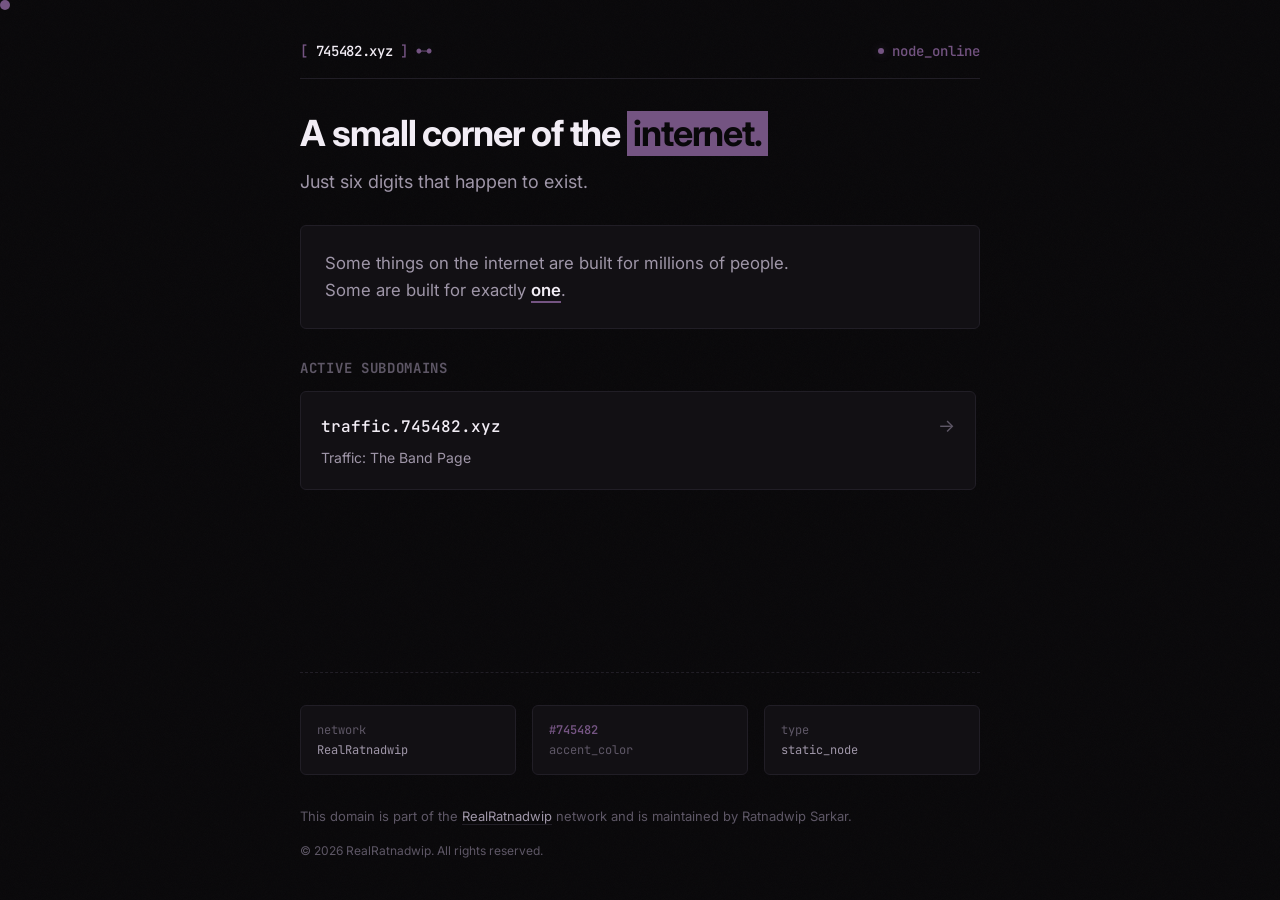
==== index.html @ 957354b4 "Initial commit: 745482.xyz landing page Add minimal, responsive landing page with vanilla HTML/CSS. " ====
<!DOCTYPE html>
<html lang="en">

<head>
    <meta charset="UTF-8">
    <meta name="viewport" content="width=device-width, initial-scale=1.0">
    <title>A small corner of the internet</title>

    <!-- SEO Meta Tags -->
    <meta name="description"
        content="745482.xyz - Just six digits that happen to exist. A minimal, static corner of the internet maintained by Ratnadwip Sarkar.">
    <meta name="robots" content="index, follow">

    <!-- Open Graph / Facebook -->
    <meta property="og:type" content="website">
    <meta property="og:url" content="https://745482.xyz/">
    <meta property="og:title" content="A small corner of the internet">
    <meta property="og:description" content="Just six digits that happen to exist. Part of the RealRatnadwip network.">
    <meta property="og:image" content="https://745482.xyz/og-image.png">
    <meta property="og:image:type" content="image/png">
    <meta property="og:image:width" content="1200">
    <meta property="og:image:height" content="630">
    <meta property="og:site_name" content="745482.xyz">

    <!-- Twitter -->
    <meta property="twitter:card" content="summary_large_image">
    <meta property="twitter:url" content="https://745482.xyz/">
    <meta property="twitter:title" content="745482.xyz - A small corner of the internet">
    <meta property="twitter:description"
        content="Just six digits that happen to exist. Part of the RealRatnadwip network.">
    <meta property="twitter:image" content="https://745482.xyz/og-image.png">

    <!-- Fonts -->
    <link rel="preconnect" href="https://fonts.googleapis.com">
    <link rel="preconnect" href="https://fonts.gstatic.com" crossorigin>
    <link
        href="https://fonts.googleapis.com/css2?family=Inter:wght@300;400;500;600;700&family=JetBrains+Mono:wght@400;500;600&display=swap"
        rel="stylesheet">

    <!-- Favicon -->
    <link rel="icon" type="image/svg+xml" href="./favicon.svg?v=2">

    <!-- Stylesheet -->
    <link rel="stylesheet" href="style.css">
</head>

<body>
    <!-- Ambient Background Orbs -->
    <div class="ambient" aria-hidden="true">
        <div class="orb"></div>
        <div class="orb"></div>
        <div class="orb"></div>
    </div>

    <!-- Grain texture overlay -->
    <div class="grain" aria-hidden="true"></div>

    <div class="container">
        <!-- Header -->
        <header class="site-header">
            <div class="logo">
                <span class="logo-accent">[</span>745482.xyz<span class="logo-accent">]</span>
                <img src="./favicon.svg" class="header-favicon" alt="" aria-hidden="true">
            </div>
            <div class="status-indicator">
                <span class="status-dot"></span>
                <span class="status-text">node_online</span>
            </div>
        </header>

        <!-- Main Content -->
        <main class="site-main">
            <!-- Hero Section -->
            <section class="hero-section">
                <h1 class="hero-title">A small corner of the <span class="highlight-block">internet.</span></h1>
                <p class="hero-subtitle">Just six digits that happen to exist.</p>
            </section>

            <!-- Philosophy Quote / Statement -->
            <section class="philosophy-section">
                <div class="quote-card">
                    <p class="quote-text">
                        Some things on the internet are built for millions of people. <br>
                        Some are built for exactly <span class="highlight-accent">one</span>.
                    </p>
                </div>
            </section>

            <!-- Subdomains / Network Links -->
            <section class="subdomains-section">
                <h2 class="section-title">Active Subdomains</h2>
                <div class="subdomain-grid">
                    <a href="https://traffic.745482.xyz" class="subdomain-card" target="_blank" rel="noopener">
                        <div class="card-header">
                            <span class="subdomain-url">traffic.745482.xyz</span>
                            <span class="arrow-icon">→</span>
                        </div>
                        <p class="subdomain-desc">Traffic: The Band Page</p>
                    </a>
                </div>
            </section>

            <!-- Node Metadata -->
            <section class="metadata-section">
                <div class="metadata-grid">
                    <button class="metadata-item" id="meta-btn-network" type="button" aria-label="Route analysis">
                        <span class="meta-label">network</span>
                        <span class="meta-value">RealRatnadwip</span>
                    </button>
                    <button class="metadata-item" id="meta-btn-color" type="button" aria-label="Accent color telemetry">
                        <span class="meta-value-colored">#745482</span>
                        <span class="meta-label">accent_color</span>
                    </button>
                    <button class="metadata-item" id="meta-btn-type" type="button" aria-label="Node diagnostics">
                        <span class="meta-label">type</span>
                        <span class="meta-value">static_node</span>
                    </button>
                </div>

                <!-- Interactive Terminal Console -->
                <div class="meta-console" id="meta-console" aria-live="polite">
                    <div class="console-header">
                        <span class="console-title" id="console-title">system_diagnostics.sh</span>
                        <button class="console-close" id="console-close-btn" type="button"
                            aria-label="Close terminal">&times;</button>
                    </div>
                    <div class="console-body" id="console-body">
                        <!-- Dynamic content output -->
                    </div>
                </div>
            </section>
        </main>

        <!-- Footer -->
        <footer class="site-footer">
            <p>This domain is part of the <a href="https://ratnadwip.com" class="footer-link" target="_blank"
                    rel="noopener">RealRatnadwip</a> network and is maintained by Ratnadwip Sarkar.</p>
            <p class="copyright">&copy; <span id="current-year">2026</span> RealRatnadwip. All rights reserved.</p>
        </footer>
    </div>

    <!-- Cursor Follower -->
    <div class="cursor-follower" id="cursor-follower"></div>

    <!-- Site Logic -->
    <script>
        document.addEventListener('DOMContentLoaded', () => {
            // Update footer copyright year dynamically
            const yearEl = document.getElementById('current-year');
            if (yearEl) {
                yearEl.textContent = new Date().getFullYear();
            }

            // Cursor Follower Logic
            const follower = document.getElementById('cursor-follower');
            if (follower) {
                window.addEventListener('mousemove', (e) => {
                    follower.style.transform = `translate3d(${e.clientX}px, ${e.clientY}px, 0) translate3d(-50%, -50%, 0)`;
                });
            }

            // Dynamically fetch and render subdomains from subdomain.md
            fetch('./subdomain.md')
                .then(response => {
                    if (!response.ok) {
                        throw new Error(`HTTP error! status: ${response.status}`);
                    }
                    return response.text();
                })
                .then(data => {
                    const lines = data.split(/\r?\n/);
                    const subdomains = [];

                    lines.forEach(line => {
                        const trimmed = line.trim();
                        if (!trimmed) return;

                        // Subdomain lines must have the format: host - description
                        const separatorIndex = trimmed.indexOf(' - ');
                        if (separatorIndex !== -1) {
                            const host = trimmed.substring(0, separatorIndex).trim();
                            const desc = trimmed.substring(separatorIndex + 3).trim();
                            if (host && desc) {
                                subdomains.push({ host, desc });
                            }
                        }
                    });

                    if (subdomains.length > 0) {
                        const grid = document.querySelector('.subdomain-grid');
                        if (grid) {
                            grid.innerHTML = ''; // Clear fallback
                            subdomains.forEach(sub => {
                                const card = document.createElement('a');
                                card.href = `https://${sub.host}`;
                                card.className = 'subdomain-card';
                                card.target = '_blank';
                                card.rel = 'noopener';
                                card.innerHTML = `
                                    <div class="card-header">
                                        <span class="subdomain-url">${sub.host}</span>
                                        <span class="arrow-icon">→</span>
                                    </div>
                                    <p class="subdomain-desc">${sub.desc}</p>
                                `;
                                grid.appendChild(card);
                            });
                        }
                    }
                })
                .catch(error => {
                    console.error('Error fetching subdomains:', error);
                });

            // Interactive Metadata Terminal Console
            const consoleEl = document.getElementById('meta-console');
            const consoleBody = document.getElementById('console-body');
            const consoleTitle = document.getElementById('console-title');
            const closeBtn = document.getElementById('console-close-btn');

            const btnNetwork = document.getElementById('meta-btn-network');
            const btnColor = document.getElementById('meta-btn-color');
            const btnType = document.getElementById('meta-btn-type');

            let activeTab = null;
            let typeInterval = null;

            function clearActiveButtons() {
                btnNetwork.classList.remove('active');
                btnColor.classList.remove('active');
                btnType.classList.remove('active');
            }

            function closeTerminal() {
                consoleEl.classList.remove('active');
                clearActiveButtons();
                activeTab = null;
                if (typeInterval) clearInterval(typeInterval);
                consoleBody.innerHTML = '';
            }

            closeBtn.addEventListener('click', closeTerminal);

            function animateTerminalText(title, lines) {
                if (typeInterval) clearInterval(typeInterval);
                consoleTitle.textContent = title;
                consoleEl.classList.add('active');
                consoleBody.innerHTML = '';

                // Create terminal input command line
                const cmdLine = document.createElement('div');
                cmdLine.style.color = 'var(--color-text-primary)';
                cmdLine.style.marginBottom = '0.5rem';
                consoleBody.appendChild(cmdLine);

                let charIdx = 0;
                const command = lines[0]; // first line is always the user command

                // Type out the command line character by character
                typeInterval = setInterval(() => {
                    if (charIdx < command.length) {
                        cmdLine.textContent += command[charIdx];
                        charIdx++;
                    } else {
                        clearInterval(typeInterval);

                        // Output the remaining logs after the command finishes typing
                        let outIdx = 1;
                        typeInterval = setInterval(() => {
                            if (outIdx < lines.length) {
                                const logLine = document.createElement('div');
                                logLine.textContent = lines[outIdx];
                                // Color success / headers / swatches nicely
                                if (lines[outIdx].startsWith('STATUS:') || lines[outIdx].startsWith('PING OK:')) {
                                    logLine.style.color = 'var(--color-accent)';
                                    logLine.style.fontWeight = '500';
                                } else if (lines[outIdx].startsWith('●')) {
                                    logLine.style.color = '#4caf50'; // active state indicator green
                                } else if (lines[outIdx].includes('"swatch"')) {
                                    // Render visual block color swatch inline
                                    logLine.innerHTML = lines[outIdx].replace(/"(█+)"/, '"<span style=\'color: var(--color-accent);\'>$1</span>"');
                                }
                                consoleBody.appendChild(logLine);
                                consoleBody.scrollTop = consoleBody.scrollHeight;
                                outIdx++;
                            } else {
                                clearInterval(typeInterval);
                                // Append cursor
                                const cursor = document.createElement('span');
                                cursor.className = 'console-cursor';
                                consoleBody.appendChild(cursor);
                            }
                        }, 60); // Speed of printing log rows
                    }
                }, 25); // Speed of typing first command
            }

            btnNetwork.addEventListener('click', () => {
                if (activeTab === 'network') {
                    closeTerminal();
                    return;
                }
                clearActiveButtons();
                btnNetwork.classList.add('active');
                activeTab = 'network';

                const lines = [
                    '$ traceroute 745482.xyz',
                    'traceroute to 745482.xyz (185.199.108.153), 30 hops max',
                    ' 1  client.local (192.168.1.1)  0.72 ms',
                    ' 2  gateway.isp.net (10.0.0.1)  2.15 ms',
                    ' 3  backbone.realratnadwip.net (172.16.42.1)  7.45 ms',
                    ' 4  node-cdn.745482.xyz (185.199.108.153)  11.89 ms',
                    ' ',
                    'STATUS: Connection secure. Route active via TLS 1.3.',
                    'PING OK: RTT min/avg/max = 11.2/11.8/12.4 ms'
                ];
                animateTerminalText('network_traceroute.sh', lines);
            });

            btnColor.addEventListener('click', () => {
                if (activeTab === 'color') {
                    closeTerminal();
                    return;
                }
                clearActiveButtons();
                btnColor.classList.add('active');
                activeTab = 'color';

                const lines = [
                    '$ cat color_telemetry.json',
                    '{',
                    '  "hex": "#745482",',
                    '  "rgb": "rgb(116, 84, 130)",',
                    '  "hsl": "hsl(282, 22%, 42%)",',
                    '  "cmyk": "cmyk(11%, 35%, 0%, 49%)",',
                    '  "oklch": "oklch(0.446, 0.088, 318.5)",',
                    '  "swatch": "████████████████"',
                    '}'
                ];
                animateTerminalText('color_telemetry.sh', lines);
            });

            btnType.addEventListener('click', () => {
                if (activeTab === 'type') {
                    closeTerminal();
                    return;
                }
                clearActiveButtons();
                btnType.classList.add('active');
                activeTab = 'type';

                const lines = [
                    '$ systemctl status static_node.service',
                    '● static_node.service - 745482.xyz Static Web Node',
                    '   Loaded: loaded (/etc/systemd/system/static_node.service; enabled)',
                    '   Active: active (running) since ' + new Date().toDateString(),
                    '   Process: Web Core loaded (Vanilla HTML5 / Modern CSS)',
                    '   Handshake: HTTP/2 over HTTPS',
                    '   SSL Engine: Let\'s Encrypt TLS 1.3',
                    '   Uptime: 99.98% (Continuous deployment)',
                    ' ',
                    'STATUS: Node fully healthy. Response time: nominal.'
                ];
                animateTerminalText('system_diagnostics.sh', lines);
            });
        });
    </script>
</body>

</html>
---- style.css ----
/* ==========================================================================
   CSS VARIABLES & DESIGN TOKENS
   ========================================================================== */
:root {
    /* Color Palette - Deep Matte Dark Theme (No Gradients) */
    --color-bg-base: #09080a;
    --color-bg-surface: #121014;
    --color-bg-surface-hover: #19171d;
    --color-border: #211e26;
    --color-border-hover: #3d3447;
    
    /* Brand Accent */
    --color-accent: #745482;
    --color-accent-rgb: 116, 84, 130;
    --color-accent-muted: rgba(116, 84, 130, 0.15);
    --color-accent-glow: rgba(116, 84, 130, 0.35);

    /* Text Colors */
    --color-text-primary: #f2edf5;
    --color-text-secondary: #9f96a8;
    --color-text-muted: #5e5766;

    /* Typography */
    --font-sans: 'Inter', system-ui, -apple-system, sans-serif;
    --font-mono: 'JetBrains Mono', 'Fira Code', monospace;

    /* Spacing & Layout */
    --transition-speed: 0.2s;
    --transition-timing: cubic-bezier(0.16, 1, 0.3, 1);
    --border-radius: 6px;
}

/* ==========================================================================
   RESET & SYSTEM STYLES
   ========================================================================== */
*, *::before, *::after {
    box-sizing: border-box;
    margin: 0;
    padding: 0;
}

html {
    background-color: var(--color-bg-base);
    color: var(--color-text-primary);
    font-family: var(--font-sans);
    font-size: 16px;
    line-height: 1.6;
    -webkit-font-smoothing: antialiased;
    -moz-osx-font-smoothing: grayscale;
    text-rendering: optimizeLegibility;
}

body {
    height: 100vh;
    height: 100dvh;
    overflow: hidden;
    display: flex;
    justify-content: center;
    align-items: center;
    padding: 2.5rem 1.5rem;
}

/* Selection Color */
::selection {
    background-color: var(--color-accent);
    color: var(--color-bg-base);
}

/* Custom Scrollbar */
::-webkit-scrollbar {
    width: 6px;
    height: 6px;
}
::-webkit-scrollbar-track {
    background: var(--color-bg-base);
}
::-webkit-scrollbar-thumb {
    background: var(--color-border);
    border-radius: 3px;
}
::-webkit-scrollbar-thumb:hover {
    background: var(--color-accent);
}

/* ==========================================================================
   CONTAINER & LAYOUT
   ========================================================================== */
.container {
    width: 100%;
    max-width: 680px;
    height: 100%;
    display: flex;
    flex-direction: column;
    gap: 2rem;
    position: relative;
    z-index: 2;
}

.site-main {
    flex: 1;
    min-height: 0;
    display: flex;
    flex-direction: column;
    gap: 1.75rem;
}

/* ==========================================================================
   HEADER
   ========================================================================== */
.site-header {
    display: flex;
    justify-content: space-between;
    align-items: center;
    font-family: var(--font-mono);
    font-size: 0.875rem;
    border-bottom: 1px solid var(--color-border);
    padding-bottom: 1rem;
}

.logo {
    display: flex;
    align-items: center;
    gap: 0.5rem;
    font-weight: 500;
    color: var(--color-text-primary);
    letter-spacing: -0.025em;
}

.header-favicon {
    height: 1.15em;
    width: 1.15em;
    object-fit: contain;
}

.logo-accent {
    color: var(--color-accent);
}

.status-indicator {
    display: flex;
    align-items: center;
    gap: 0.5rem;
}

.status-dot {
    width: 6px;
    height: 6px;
    background-color: var(--color-accent);
    border-radius: 50%;
    box-shadow: 0 0 8px var(--color-accent-glow);
    animation: pulse 2.5s infinite var(--transition-timing);
}

@keyframes pulse {
    0%, 100% {
        opacity: 0.4;
    }
    50% {
        opacity: 1;
    }
}

.status-text {
    color: var(--color-accent);
    font-weight: 500;
}

/* ==========================================================================
   HERO SECTION
   ========================================================================== */
.hero-section {
    display: flex;
    flex-direction: column;
    gap: 0.75rem;
}

.hero-title {
    font-size: 2.25rem;
    font-weight: 700;
    letter-spacing: -0.03em;
    color: var(--color-text-primary);
    line-height: 1.25;
}

.highlight-block {
    background-color: var(--color-accent);
    color: var(--color-bg-base);
    padding: 0 0.35rem;
    border-radius: 0;
    display: inline-block;
}

.highlight-block::selection {
    background-color: var(--color-accent);
    color: #ffffff;
}

.hero-subtitle {
    font-size: 1.125rem;
    color: var(--color-text-secondary);
    font-weight: 400;
}

/* ==========================================================================
   PHILOSOPHY SECTION
   ========================================================================== */
.philosophy-section {
    position: relative;
}

.quote-card {
    background-color: var(--color-bg-surface);
    border: 1px solid var(--color-border);
    border-radius: var(--border-radius);
    padding: 1.5rem;
}

.quote-text {
    font-size: 1.05rem;
    color: var(--color-text-secondary);
    font-weight: 400;
    line-height: 1.6;
}

.highlight-accent {
    color: var(--color-text-primary);
    font-weight: 600;
    border-bottom: 2px solid var(--color-accent);
    padding-bottom: 1px;
}

/* ==========================================================================
   SUBDOMAINS SECTION
   ========================================================================== */
.subdomains-section {
    flex: 1;
    min-height: 0;
    display: flex;
    flex-direction: column;
    gap: 0.75rem;
}

.section-title {
    font-size: 0.875rem;
    font-family: var(--font-mono);
    text-transform: uppercase;
    letter-spacing: 0.05em;
    color: var(--color-text-muted);
    flex-shrink: 0;
}

.subdomain-grid {
    flex: 1;
    overflow-y: auto;
    display: flex;
    flex-direction: column;
    gap: 0.75rem;
    padding-right: 4px;
}

.subdomain-card {
    display: flex;
    flex-direction: column;
    gap: 0.35rem;
    background-color: var(--color-bg-surface);
    border: 1px solid var(--color-border);
    border-radius: var(--border-radius);
    padding: 1.25rem;
    text-decoration: none;
    transition: border-color var(--transition-speed) var(--transition-timing),
                background-color var(--transition-speed) var(--transition-timing);
    outline: none;
}

.subdomain-card:hover,
.subdomain-card:focus-visible {
    background-color: var(--color-bg-surface-hover);
    border-color: var(--color-border-hover);
}

.subdomain-card:focus-visible {
    border-color: var(--color-accent);
    box-shadow: 0 0 0 2px var(--color-accent-muted);
}

.card-header {
    display: flex;
    justify-content: space-between;
    align-items: center;
}

.subdomain-url {
    font-family: var(--font-mono);
    font-size: 1rem;
    font-weight: 500;
    color: var(--color-text-primary);
    transition: color var(--transition-speed) var(--transition-timing);
}

.subdomain-card:hover .subdomain-url,
.subdomain-card:focus-visible .subdomain-url {
    color: var(--color-accent);
}

.arrow-icon {
    font-size: 1.125rem;
    color: var(--color-text-muted);
    transition: transform var(--transition-speed) var(--transition-timing),
                color var(--transition-speed) var(--transition-timing);
}

.subdomain-card:hover .arrow-icon,
.subdomain-card:focus-visible .arrow-icon {
    color: var(--color-accent);
    transform: translateX(4px);
}

.subdomain-desc {
    font-size: 0.875rem;
    color: var(--color-text-secondary);
}

/* ==========================================================================
   METADATA SECTION
   ========================================================================== */
.metadata-section {
    border-top: 1px dashed var(--color-border);
    padding-top: 2rem;
}

.metadata-grid {
    display: grid;
    grid-template-columns: repeat(3, 1fr);
    gap: 1rem;
    font-family: var(--font-mono);
    font-size: 0.75rem;
}

.metadata-item {
    display: flex;
    flex-direction: column;
    gap: 0.25rem;
    background-color: var(--color-bg-surface);
    border: 1px solid var(--color-border);
    border-radius: var(--border-radius);
    padding: 1rem;
    text-align: left;
    cursor: pointer;
    font-family: inherit;
    font-size: inherit;
    transition: background-color var(--transition-speed) var(--transition-timing),
                border-color var(--transition-speed) var(--transition-timing),
                transform var(--transition-speed) var(--transition-timing);
    outline: none;
}

.metadata-item:hover {
    background-color: var(--color-bg-surface-hover);
    border-color: var(--color-border-hover);
}

.metadata-item:focus-visible {
    border-color: var(--color-accent);
    box-shadow: 0 0 0 2px var(--color-accent-muted);
}

.metadata-item.active {
    border-color: var(--color-accent);
    background-color: var(--color-bg-surface-hover);
}

.meta-label {
    color: var(--color-text-muted);
}

.meta-value {
    color: var(--color-text-secondary);
}

.meta-value-colored {
    color: var(--color-accent);
    font-weight: 600;
}

/* ==========================================================================
   METADATA CONSOLE TERMINAL
   ========================================================================== */
.meta-console {
    margin-top: 1.25rem;
    background-color: var(--color-bg-surface);
    border: 1px solid var(--color-border);
    border-radius: var(--border-radius);
    overflow: hidden;
    font-family: var(--font-mono);
    font-size: 0.8125rem;
    line-height: 1.5;
    transition: all var(--transition-speed) var(--transition-timing);
    display: none;
}

.meta-console.active {
    display: block;
    animation: slideDown 0.25s var(--transition-timing);
}

@keyframes slideDown {
    from {
        opacity: 0;
        transform: translateY(-8px);
    }
    to {
        opacity: 1;
        transform: translateY(0);
    }
}

.console-header {
    background-color: var(--color-bg-base);
    border-bottom: 1px solid var(--color-border);
    padding: 0.5rem 1rem;
    display: flex;
    justify-content: space-between;
    align-items: center;
}

.console-title {
    color: var(--color-text-muted);
    font-size: 0.75rem;
}

.console-close {
    background: none;
    border: none;
    color: var(--color-text-muted);
    font-size: 1.25rem;
    cursor: pointer;
    line-height: 1;
    padding: 0;
    transition: color var(--transition-speed) var(--transition-timing);
}

.console-close:hover {
    color: var(--color-accent);
}

.console-body {
    padding: 1rem;
    color: var(--color-text-secondary);
    height: 130px;
    overflow-y: auto;
}

.console-cursor {
    display: inline-block;
    width: 8px;
    height: 15px;
    background-color: var(--color-text-secondary);
    vertical-align: middle;
    margin-left: 4px;
    animation: blink 1s step-end infinite;
}

@keyframes blink {
    50% { opacity: 0; }
}

.metadata-item.static-meta {
    cursor: default;
}

.metadata-item.static-meta:hover {
    background-color: var(--color-bg-surface);
    border-color: var(--color-border);
}

/* Cursor Follower Circle */
.cursor-follower {
    width: 10px;
    height: 10px;
    background-color: var(--color-accent);
    border-radius: 50%;
    position: fixed;
    top: 0;
    left: 0;
    pointer-events: none;
    z-index: 9999;
    /* Smooth transit tracking */
    transition: transform 0.08s cubic-bezier(0.16, 1, 0.3, 1);
    display: none;
}

@media (pointer: fine) {
    .cursor-follower {
        display: block;
    }
}

/* ==========================================================================
   AMBIENT BACKGROUND & GRAIN
   ========================================================================== */
.ambient {
    position: fixed;
    inset: 0;
    z-index: 0;
    pointer-events: none;
    overflow: hidden;
}

.ambient .orb {
    position: absolute;
    border-radius: 50%;
    filter: blur(120px);
    opacity: 0;
    animation: drift 20s ease-in-out infinite alternate;
}

.ambient .orb:nth-child(1) {
    width: 500px;
    height: 500px;
    background: radial-gradient(circle, rgba(116, 84, 130, 0.14), transparent 70%);
    top: -10%;
    left: -10%;
    animation-delay: 0s;
}

.ambient .orb:nth-child(2) {
    width: 400px;
    height: 400px;
    background: radial-gradient(circle, rgba(116, 84, 130, 0.08), transparent 70%);
    bottom: -5%;
    right: -5%;
    animation-delay: -6s;
}

.ambient .orb:nth-child(3) {
    width: 300px;
    height: 300px;
    background: radial-gradient(circle, rgba(116, 84, 130, 0.06), transparent 70%);
    top: 50%;
    left: 45%;
    transform: translate(-50%, -50%);
    animation-delay: -12s;
}

@keyframes drift {
    0% {
        opacity: 0.2;
        transform: translate(0, 0) scale(1);
    }
    50% {
        opacity: 1;
    }
    100% {
        opacity: 0.6;
        transform: translate(40px, -30px) scale(1.15);
    }
}

.grain {
    position: fixed;
    inset: 0;
    z-index: 1;
    pointer-events: none;
    opacity: 0.025;
    background-image: url("data:image/svg+xml,%3Csvg viewBox='0 0 256 256' xmlns='http://www.w3.org/2000/svg'%3E%3Cfilter id='noise'%3E%3CfeTurbulence type='fractalNoise' baseFrequency='0.9' numOctaves='4' stitchTiles='stitch'/%3E%3C/filter%3E%3Crect width='100%25' height='100%25' filter='url(%23noise)'/%3E%3C/svg%3E");
    background-repeat: repeat;
    background-size: 150px;
}

/* ==========================================================================
   FOOTER
   ========================================================================== */
.site-footer {
    display: flex;
    flex-direction: column;
    gap: 0.5rem;
    font-size: 0.8125rem;
    color: var(--color-text-muted);
    line-height: 1.5;
}

.footer-link {
    color: var(--color-text-secondary);
    text-decoration: none;
    border-bottom: 1px solid var(--color-border);
    transition: color var(--transition-speed) var(--transition-timing),
                border-color var(--transition-speed) var(--transition-timing);
    outline: none;
}

.footer-link:hover,
.footer-link:focus-visible {
    color: var(--color-accent);
    border-bottom-color: var(--color-accent);
}

.copyright {
    font-size: 0.75rem;
    margin-top: 0.5rem;
}

/* ==========================================================================
   MEDIA QUERIES (RESPONSIVENESS)
   ========================================================================== */
@media (max-width: 600px) {
    body {
        padding: 1rem 0.75rem;
    }
    
    .container {
        gap: 1.25rem;
    }
    
    .site-main {
        gap: 1.25rem;
    }
    
    .hero-title {
        font-size: 1.75rem;
    }
    
    .hero-subtitle {
        font-size: 1rem;
    }

    .quote-card {
        padding: 1.25rem;
    }

    .quote-text {
        font-size: 0.95rem;
    }

    .mobile-break {
        display: none;
    }

    .metadata-grid {
        grid-template-columns: 1fr;
        gap: 0.75rem;
        border-left: 1px solid var(--color-border);
        padding-left: 0.75rem;
    }

    .metadata-item {
        flex-direction: row;
        justify-content: space-between;
    }
}
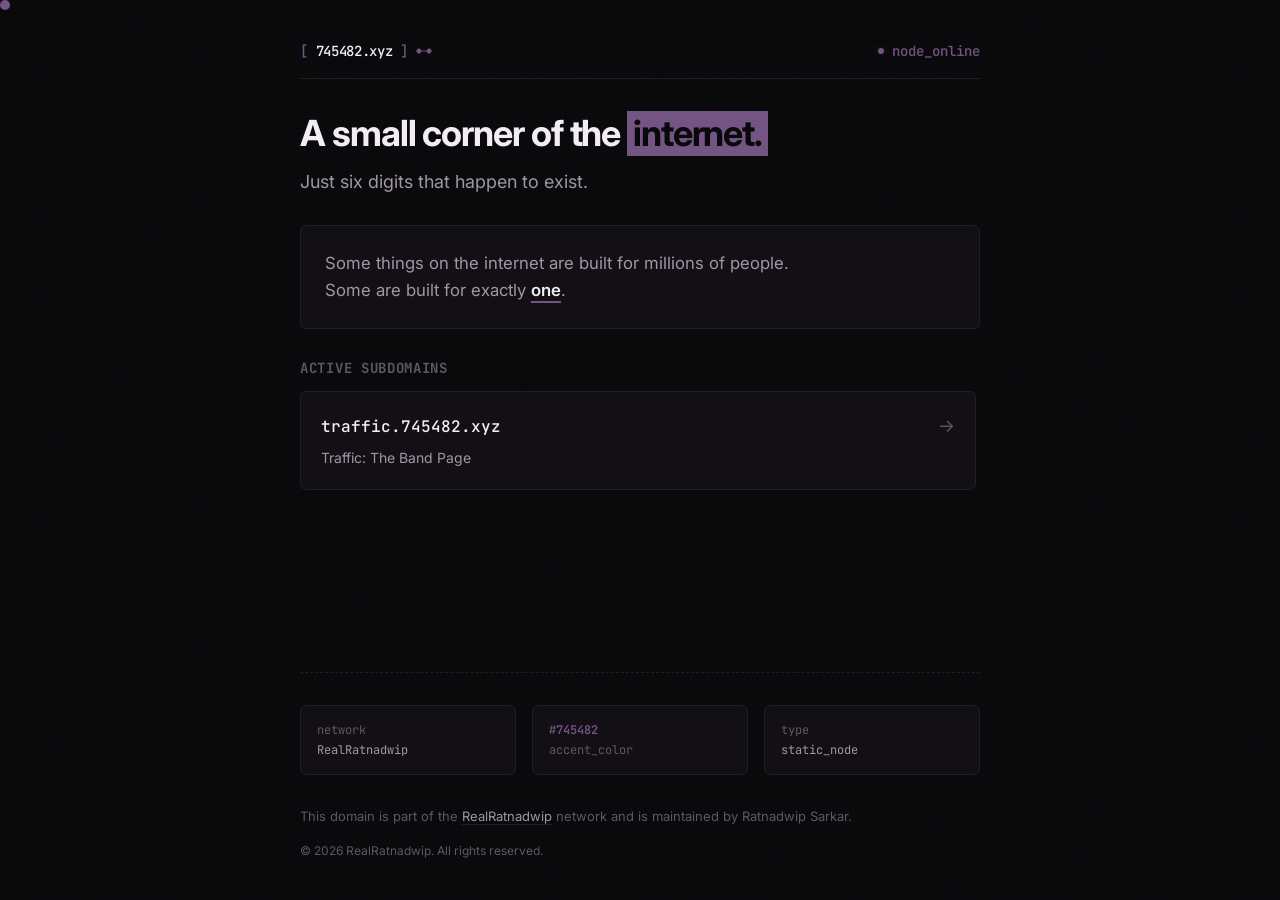
==== commit 7cc4898d: "Refactor frontend scripts and responsive console Trim README and overhaul frontend behavior: cache D" ====
--- a/index.html
+++ b/index.html
@@ -145,74 +145,10 @@
     <!-- Site Logic -->
     <script>
         document.addEventListener('DOMContentLoaded', () => {
-            // Update footer copyright year dynamically
+            // Cache DOM elements
             const yearEl = document.getElementById('current-year');
-            if (yearEl) {
-                yearEl.textContent = new Date().getFullYear();
-            }
-
-            // Cursor Follower Logic
             const follower = document.getElementById('cursor-follower');
-            if (follower) {
-                window.addEventListener('mousemove', (e) => {
-                    follower.style.transform = `translate3d(${e.clientX}px, ${e.clientY}px, 0) translate3d(-50%, -50%, 0)`;
-                });
-            }
-
-            // Dynamically fetch and render subdomains from subdomain.md
-            fetch('./subdomain.md')
-                .then(response => {
-                    if (!response.ok) {
-                        throw new Error(`HTTP error! status: ${response.status}`);
-                    }
-                    return response.text();
-                })
-                .then(data => {
-                    const lines = data.split(/\r?\n/);
-                    const subdomains = [];
-
-                    lines.forEach(line => {
-                        const trimmed = line.trim();
-                        if (!trimmed) return;
-
-                        // Subdomain lines must have the format: host - description
-                        const separatorIndex = trimmed.indexOf(' - ');
-                        if (separatorIndex !== -1) {
-                            const host = trimmed.substring(0, separatorIndex).trim();
-                            const desc = trimmed.substring(separatorIndex + 3).trim();
-                            if (host && desc) {
-                                subdomains.push({ host, desc });
-                            }
-                        }
-                    });
-
-                    if (subdomains.length > 0) {
-                        const grid = document.querySelector('.subdomain-grid');
-                        if (grid) {
-                            grid.innerHTML = ''; // Clear fallback
-                            subdomains.forEach(sub => {
-                                const card = document.createElement('a');
-                                card.href = `https://${sub.host}`;
-                                card.className = 'subdomain-card';
-                                card.target = '_blank';
-                                card.rel = 'noopener';
-                                card.innerHTML = `
-                                    <div class="card-header">
-                                        <span class="subdomain-url">${sub.host}</span>
-                                        <span class="arrow-icon">→</span>
-                                    </div>
-                                    <p class="subdomain-desc">${sub.desc}</p>
-                                `;
-                                grid.appendChild(card);
-                            });
-                        }
-                    }
-                })
-                .catch(error => {
-                    console.error('Error fetching subdomains:', error);
-                });
-
-            // Interactive Metadata Terminal Console
+            const grid = document.querySelector('.subdomain-grid');
             const consoleEl = document.getElementById('meta-console');
             const consoleBody = document.getElementById('console-body');
             const consoleTitle = document.getElementById('console-title');
@@ -222,8 +158,75 @@
             const btnColor = document.getElementById('meta-btn-color');
             const btnType = document.getElementById('meta-btn-type');
 
+            // Update footer copyright year dynamically
+            if (yearEl) {
+                yearEl.textContent = new Date().getFullYear();
+            }
+
+            // Performance-optimized Cursor Follower Logic (throttled with requestAnimationFrame)
+            if (follower) {
+                let mouseX = 0, mouseY = 0;
+                let pendingUpdate = false;
+
+                window.addEventListener('mousemove', (e) => {
+                    mouseX = e.clientX;
+                    mouseY = e.clientY;
+                    if (!pendingUpdate) {
+                        pendingUpdate = true;
+                        requestAnimationFrame(() => {
+                            follower.style.transform = `translate3d(${mouseX}px, ${mouseY}px, 0) translate3d(-50%, -50%, 0)`;
+                            pendingUpdate = false;
+                        });
+                    }
+                });
+            }
+
+            // Dynamically fetch and render subdomains from subdomain.md with DocumentFragment
+            fetch('./subdomain.md')
+                .then(response => {
+                    if (!response.ok) throw new Error(`HTTP error! status: ${response.status}`);
+                    return response.text();
+                })
+                .then(data => {
+                    const subdomains = data.split(/\r?\n/)
+                        .map(line => line.trim())
+                        .filter(Boolean)
+                        .map(line => {
+                            const idx = line.indexOf(' - ');
+                            return idx !== -1 ? {
+                                host: line.substring(0, idx).trim(),
+                                desc: line.substring(idx + 3).trim()
+                            } : null;
+                        })
+                        .filter(item => item && item.host && item.desc);
+
+                    if (subdomains.length > 0 && grid) {
+                        const fragment = document.createDocumentFragment();
+                        subdomains.forEach(sub => {
+                            const card = document.createElement('a');
+                            card.href = `https://${sub.host}`;
+                            card.className = 'subdomain-card';
+                            card.target = '_blank';
+                            card.rel = 'noopener';
+                            card.innerHTML = `
+                                <div class="card-header">
+                                    <span class="subdomain-url">${sub.host}</span>
+                                    <span class="arrow-icon">→</span>
+                                </div>
+                                <p class="subdomain-desc">${sub.desc}</p>
+                            `;
+                            fragment.appendChild(card);
+                        });
+                        grid.innerHTML = ''; // Clear fallback
+                        grid.appendChild(fragment);
+                    }
+                })
+                .catch(error => console.error('Error fetching subdomains:', error));
+
+            // Interactive Metadata Terminal Console Logic
             let activeTab = null;
-            let typeInterval = null;
+            let currentAnimationId = 0;
+            const sleep = (ms) => new Promise(resolve => setTimeout(resolve, ms));
 
             function clearActiveButtons() {
                 btnNetwork.classList.remove('active');
@@ -232,19 +235,21 @@
             }
 
             function closeTerminal() {
+                currentAnimationId++; // Cancels any running animation loop
                 consoleEl.classList.remove('active');
+                document.body.classList.remove('console-active');
                 clearActiveButtons();
                 activeTab = null;
-                if (typeInterval) clearInterval(typeInterval);
                 consoleBody.innerHTML = '';
             }
 
             closeBtn.addEventListener('click', closeTerminal);
 
-            function animateTerminalText(title, lines) {
-                if (typeInterval) clearInterval(typeInterval);
+            async function animateTerminalText(title, lines) {
+                const animId = ++currentAnimationId; // Increment and lock this run ID
                 consoleTitle.textContent = title;
                 consoleEl.classList.add('active');
+                document.body.classList.add('console-active');
                 consoleBody.innerHTML = '';
 
                 // Create terminal input command line
@@ -253,46 +258,42 @@
                 cmdLine.style.marginBottom = '0.5rem';
                 consoleBody.appendChild(cmdLine);
 
-                let charIdx = 0;
-                const command = lines[0]; // first line is always the user command
-
-                // Type out the command line character by character
-                typeInterval = setInterval(() => {
-                    if (charIdx < command.length) {
-                        cmdLine.textContent += command[charIdx];
-                        charIdx++;
-                    } else {
-                        clearInterval(typeInterval);
-
-                        // Output the remaining logs after the command finishes typing
-                        let outIdx = 1;
-                        typeInterval = setInterval(() => {
-                            if (outIdx < lines.length) {
-                                const logLine = document.createElement('div');
-                                logLine.textContent = lines[outIdx];
-                                // Color success / headers / swatches nicely
-                                if (lines[outIdx].startsWith('STATUS:') || lines[outIdx].startsWith('PING OK:')) {
-                                    logLine.style.color = 'var(--color-accent)';
-                                    logLine.style.fontWeight = '500';
-                                } else if (lines[outIdx].startsWith('●')) {
-                                    logLine.style.color = '#4caf50'; // active state indicator green
-                                } else if (lines[outIdx].includes('"swatch"')) {
-                                    // Render visual block color swatch inline
-                                    logLine.innerHTML = lines[outIdx].replace(/"(█+)"/, '"<span style=\'color: var(--color-accent);\'>$1</span>"');
-                                }
-                                consoleBody.appendChild(logLine);
-                                consoleBody.scrollTop = consoleBody.scrollHeight;
-                                outIdx++;
-                            } else {
-                                clearInterval(typeInterval);
-                                // Append cursor
-                                const cursor = document.createElement('span');
-                                cursor.className = 'console-cursor';
-                                consoleBody.appendChild(cursor);
-                            }
-                        }, 60); // Speed of printing log rows
+                const command = lines[0];
+
+                // Type out user command
+                for (let i = 0; i < command.length; i++) {
+                    if (currentAnimationId !== animId) return; // Abort if user switched tabs
+                    cmdLine.textContent += command[i];
+                    await sleep(25);
+                }
+
+                // Render terminal response lines
+                for (let outIdx = 1; outIdx < lines.length; outIdx++) {
+                    if (currentAnimationId !== animId) return; // Abort if user switched tabs
+                    const logLine = document.createElement('div');
+                    const lineText = lines[outIdx];
+                    logLine.textContent = lineText;
+
+                    if (lineText.startsWith('STATUS:') || lineText.startsWith('PING OK:')) {
+                        logLine.style.color = 'var(--color-accent)';
+                        logLine.style.fontWeight = '500';
+                    } else if (lineText.startsWith('●')) {
+                        logLine.style.color = '#4caf50'; // active state green
+                    } else if (lineText.includes('"swatch"')) {
+                        logLine.innerHTML = lineText.replace(/"(█+)"/, '"<span style=\'color: var(--color-accent);\'>$1</span>"');
                     }
-                }, 25); // Speed of typing first command
+
+                    consoleBody.appendChild(logLine);
+                    consoleBody.scrollTop = consoleBody.scrollHeight;
+                    await sleep(60);
+                }
+
+                if (currentAnimationId !== animId) return;
+
+                // Render static caret blinking cursor
+                const cursor = document.createElement('span');
+                cursor.className = 'console-cursor';
+                consoleBody.appendChild(cursor);
             }
 
             btnNetwork.addEventListener('click', () => {
--- a/style.css
+++ b/style.css
@@ -102,6 +102,7 @@
     display: flex;
     flex-direction: column;
     gap: 1.75rem;
+    overflow: hidden; /* Prevent child overflow from spilling into footer */
 }
 
 /* ==========================================================================
@@ -396,10 +397,12 @@
     line-height: 1.5;
     transition: all var(--transition-speed) var(--transition-timing);
     display: none;
+    height: 170px; /* Fixed height for the terminal console container */
+    flex-direction: column;
 }
 
 .meta-console.active {
-    display: block;
+    display: flex; /* Flex layout to enable child scaling */
     animation: slideDown 0.25s var(--transition-timing);
 }
 
@@ -446,8 +449,9 @@
 .console-body {
     padding: 1rem;
     color: var(--color-text-secondary);
-    height: 130px;
+    flex: 1; /* Stretch to fill container */
     overflow-y: auto;
+    min-height: 0;
 }
 
 .console-cursor {
@@ -647,3 +651,64 @@
         justify-content: space-between;
     }
 }
+
+/* ==========================================================================
+   CONSOLE ACTIVE LAYOUT ADJUSTMENTS
+   ========================================================================== */
+body.console-active .container {
+    gap: 1.25rem;
+}
+
+body.console-active .site-main {
+    gap: 1.15rem;
+}
+
+/* Hide philosophy card when console is active on shorter viewports to guarantee space */
+@media (max-height: 800px) {
+    body.console-active .philosophy-section {
+        display: none;
+    }
+}
+
+/* Media query overrides when console is active on mobile */
+@media (max-width: 600px) {
+    body.console-active {
+        padding: 0.75rem 0.5rem;
+    }
+    
+    body.console-active .container {
+        gap: 0.75rem;
+    }
+    
+    body.console-active .site-main {
+        gap: 0.75rem;
+    }
+    
+    body.console-active .hero-section {
+        gap: 0.25rem;
+    }
+    
+    body.console-active .hero-subtitle {
+        display: none;
+    }
+    
+    body.console-active .philosophy-section {
+        display: none;
+    }
+    
+    body.console-active .metadata-section {
+        padding-top: 1rem;
+    }
+    
+    body.console-active .meta-console {
+        height: 140px; /* Make console slightly shorter on mobile when active to prevent footer overlap */
+        margin-top: 0.75rem;
+    }
+}
+
+/* Extra safety height checks for very short viewports */
+@media (max-height: 700px) {
+    body.console-active .meta-console {
+        height: 145px;
+    }
+}
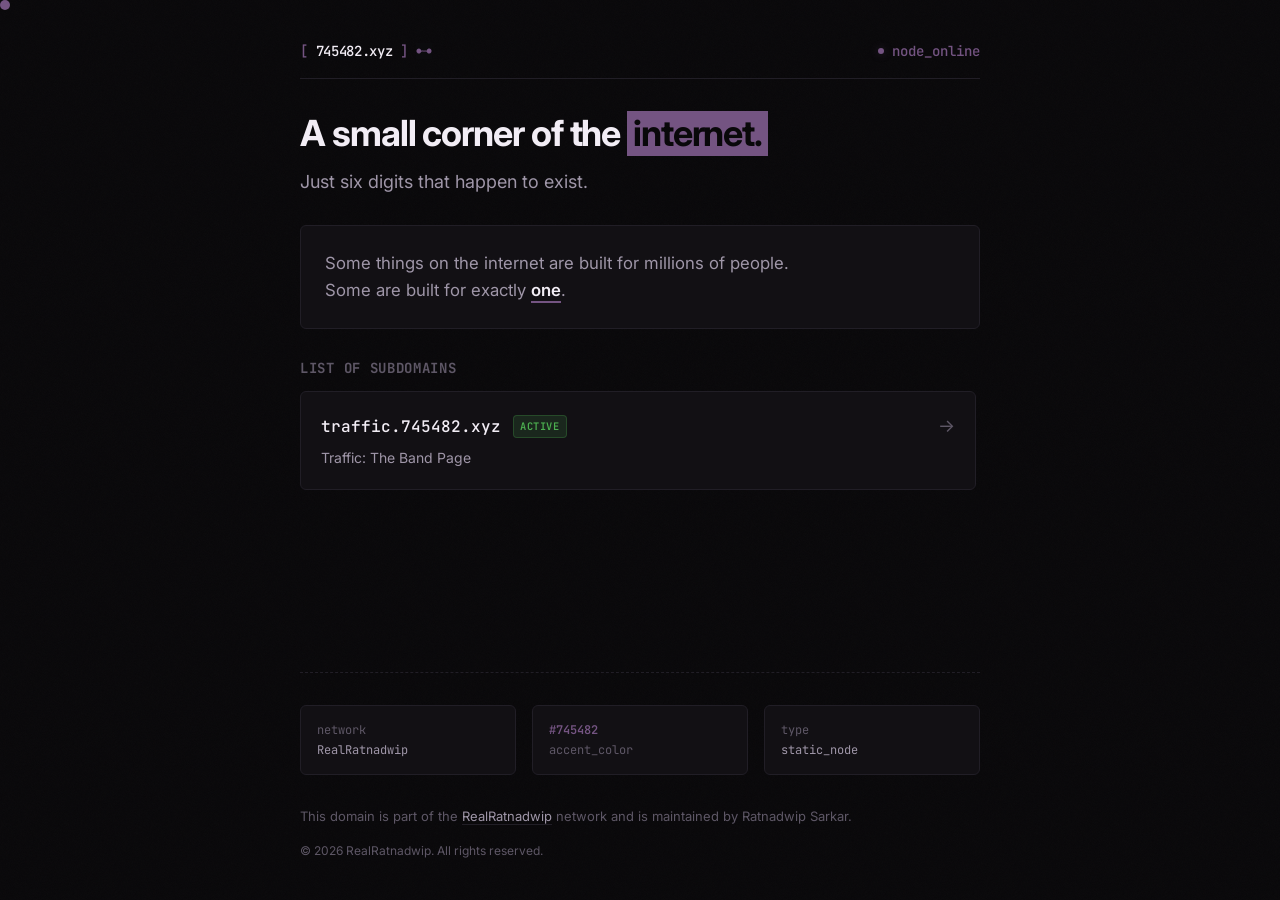
==== commit e8754365: "Add subdomain status badges and last-updated Display subdomain statuses and show repo last-updated t" ====
--- a/index.html
+++ b/index.html
@@ -6,10 +6,15 @@
     <meta name="viewport" content="width=device-width, initial-scale=1.0">
     <title>A small corner of the internet</title>
 
+    <!-- some numbers remember -->
+
     <!-- SEO Meta Tags -->
     <meta name="description"
         content="745482.xyz - Just six digits that happen to exist. A minimal, static corner of the internet maintained by Ratnadwip Sarkar.">
     <meta name="robots" content="index, follow">
+    <meta name="generator" content="HTML">
+    <meta name="author" content="RealRatnadwip">
+    <!-- not every identifier identifies -->
 
     <!-- Open Graph / Facebook -->
     <meta property="og:type" content="website">
@@ -56,6 +61,7 @@
     <div class="grain" aria-hidden="true"></div>
 
     <div class="container">
+        <!-- if you know, you know -->
         <!-- Header -->
         <header class="site-header">
             <div class="logo">
@@ -86,13 +92,21 @@
                 </div>
             </section>
 
+            <!-- another sequence exists -->
+            <!-- 786482 -->
             <!-- Subdomains / Network Links -->
             <section class="subdomains-section">
-                <h2 class="section-title">Active Subdomains</h2>
+                <div class="section-header-row">
+                    <h2 class="section-title">List of Subdomains</h2>
+                    <span class="last-updated" id="last-updated-time">Last Updated: Loading...</span>
+                </div>
                 <div class="subdomain-grid">
                     <a href="https://traffic.745482.xyz" class="subdomain-card" target="_blank" rel="noopener">
                         <div class="card-header">
-                            <span class="subdomain-url">traffic.745482.xyz</span>
+                            <div class="url-group">
+                                <span class="subdomain-url">traffic.745482.xyz</span>
+                                <span class="status-badge status-active">active</span>
+                            </div>
                             <span class="arrow-icon">→</span>
                         </div>
                         <p class="subdomain-desc">Traffic: The Band Page</p>
@@ -100,6 +114,7 @@
                 </div>
             </section>
 
+            <!-- intentional -->
             <!-- Node Metadata -->
             <section class="metadata-section">
                 <div class="metadata-grid">
@@ -143,230 +158,7 @@
     <div class="cursor-follower" id="cursor-follower"></div>
 
     <!-- Site Logic -->
-    <script>
-        document.addEventListener('DOMContentLoaded', () => {
-            // Cache DOM elements
-            const yearEl = document.getElementById('current-year');
-            const follower = document.getElementById('cursor-follower');
-            const grid = document.querySelector('.subdomain-grid');
-            const consoleEl = document.getElementById('meta-console');
-            const consoleBody = document.getElementById('console-body');
-            const consoleTitle = document.getElementById('console-title');
-            const closeBtn = document.getElementById('console-close-btn');
-
-            const btnNetwork = document.getElementById('meta-btn-network');
-            const btnColor = document.getElementById('meta-btn-color');
-            const btnType = document.getElementById('meta-btn-type');
-
-            // Update footer copyright year dynamically
-            if (yearEl) {
-                yearEl.textContent = new Date().getFullYear();
-            }
-
-            // Performance-optimized Cursor Follower Logic (throttled with requestAnimationFrame)
-            if (follower) {
-                let mouseX = 0, mouseY = 0;
-                let pendingUpdate = false;
-
-                window.addEventListener('mousemove', (e) => {
-                    mouseX = e.clientX;
-                    mouseY = e.clientY;
-                    if (!pendingUpdate) {
-                        pendingUpdate = true;
-                        requestAnimationFrame(() => {
-                            follower.style.transform = `translate3d(${mouseX}px, ${mouseY}px, 0) translate3d(-50%, -50%, 0)`;
-                            pendingUpdate = false;
-                        });
-                    }
-                });
-            }
-
-            // Dynamically fetch and render subdomains from subdomain.md with DocumentFragment
-            fetch('./subdomain.md')
-                .then(response => {
-                    if (!response.ok) throw new Error(`HTTP error! status: ${response.status}`);
-                    return response.text();
-                })
-                .then(data => {
-                    const subdomains = data.split(/\r?\n/)
-                        .map(line => line.trim())
-                        .filter(Boolean)
-                        .map(line => {
-                            const idx = line.indexOf(' - ');
-                            return idx !== -1 ? {
-                                host: line.substring(0, idx).trim(),
-                                desc: line.substring(idx + 3).trim()
-                            } : null;
-                        })
-                        .filter(item => item && item.host && item.desc);
-
-                    if (subdomains.length > 0 && grid) {
-                        const fragment = document.createDocumentFragment();
-                        subdomains.forEach(sub => {
-                            const card = document.createElement('a');
-                            card.href = `https://${sub.host}`;
-                            card.className = 'subdomain-card';
-                            card.target = '_blank';
-                            card.rel = 'noopener';
-                            card.innerHTML = `
-                                <div class="card-header">
-                                    <span class="subdomain-url">${sub.host}</span>
-                                    <span class="arrow-icon">→</span>
-                                </div>
-                                <p class="subdomain-desc">${sub.desc}</p>
-                            `;
-                            fragment.appendChild(card);
-                        });
-                        grid.innerHTML = ''; // Clear fallback
-                        grid.appendChild(fragment);
-                    }
-                })
-                .catch(error => console.error('Error fetching subdomains:', error));
-
-            // Interactive Metadata Terminal Console Logic
-            let activeTab = null;
-            let currentAnimationId = 0;
-            const sleep = (ms) => new Promise(resolve => setTimeout(resolve, ms));
-
-            function clearActiveButtons() {
-                btnNetwork.classList.remove('active');
-                btnColor.classList.remove('active');
-                btnType.classList.remove('active');
-            }
-
-            function closeTerminal() {
-                currentAnimationId++; // Cancels any running animation loop
-                consoleEl.classList.remove('active');
-                document.body.classList.remove('console-active');
-                clearActiveButtons();
-                activeTab = null;
-                consoleBody.innerHTML = '';
-            }
-
-            closeBtn.addEventListener('click', closeTerminal);
-
-            async function animateTerminalText(title, lines) {
-                const animId = ++currentAnimationId; // Increment and lock this run ID
-                consoleTitle.textContent = title;
-                consoleEl.classList.add('active');
-                document.body.classList.add('console-active');
-                consoleBody.innerHTML = '';
-
-                // Create terminal input command line
-                const cmdLine = document.createElement('div');
-                cmdLine.style.color = 'var(--color-text-primary)';
-                cmdLine.style.marginBottom = '0.5rem';
-                consoleBody.appendChild(cmdLine);
-
-                const command = lines[0];
-
-                // Type out user command
-                for (let i = 0; i < command.length; i++) {
-                    if (currentAnimationId !== animId) return; // Abort if user switched tabs
-                    cmdLine.textContent += command[i];
-                    await sleep(25);
-                }
-
-                // Render terminal response lines
-                for (let outIdx = 1; outIdx < lines.length; outIdx++) {
-                    if (currentAnimationId !== animId) return; // Abort if user switched tabs
-                    const logLine = document.createElement('div');
-                    const lineText = lines[outIdx];
-                    logLine.textContent = lineText;
-
-                    if (lineText.startsWith('STATUS:') || lineText.startsWith('PING OK:')) {
-                        logLine.style.color = 'var(--color-accent)';
-                        logLine.style.fontWeight = '500';
-                    } else if (lineText.startsWith('●')) {
-                        logLine.style.color = '#4caf50'; // active state green
-                    } else if (lineText.includes('"swatch"')) {
-                        logLine.innerHTML = lineText.replace(/"(█+)"/, '"<span style=\'color: var(--color-accent);\'>$1</span>"');
-                    }
-
-                    consoleBody.appendChild(logLine);
-                    consoleBody.scrollTop = consoleBody.scrollHeight;
-                    await sleep(60);
-                }
-
-                if (currentAnimationId !== animId) return;
-
-                // Render static caret blinking cursor
-                const cursor = document.createElement('span');
-                cursor.className = 'console-cursor';
-                consoleBody.appendChild(cursor);
-            }
-
-            btnNetwork.addEventListener('click', () => {
-                if (activeTab === 'network') {
-                    closeTerminal();
-                    return;
-                }
-                clearActiveButtons();
-                btnNetwork.classList.add('active');
-                activeTab = 'network';
-
-                const lines = [
-                    '$ traceroute 745482.xyz',
-                    'traceroute to 745482.xyz (185.199.108.153), 30 hops max',
-                    ' 1  client.local (192.168.1.1)  0.72 ms',
-                    ' 2  gateway.isp.net (10.0.0.1)  2.15 ms',
-                    ' 3  backbone.realratnadwip.net (172.16.42.1)  7.45 ms',
-                    ' 4  node-cdn.745482.xyz (185.199.108.153)  11.89 ms',
-                    ' ',
-                    'STATUS: Connection secure. Route active via TLS 1.3.',
-                    'PING OK: RTT min/avg/max = 11.2/11.8/12.4 ms'
-                ];
-                animateTerminalText('network_traceroute.sh', lines);
-            });
-
-            btnColor.addEventListener('click', () => {
-                if (activeTab === 'color') {
-                    closeTerminal();
-                    return;
-                }
-                clearActiveButtons();
-                btnColor.classList.add('active');
-                activeTab = 'color';
-
-                const lines = [
-                    '$ cat color_telemetry.json',
-                    '{',
-                    '  "hex": "#745482",',
-                    '  "rgb": "rgb(116, 84, 130)",',
-                    '  "hsl": "hsl(282, 22%, 42%)",',
-                    '  "cmyk": "cmyk(11%, 35%, 0%, 49%)",',
-                    '  "oklch": "oklch(0.446, 0.088, 318.5)",',
-                    '  "swatch": "████████████████"',
-                    '}'
-                ];
-                animateTerminalText('color_telemetry.sh', lines);
-            });
-
-            btnType.addEventListener('click', () => {
-                if (activeTab === 'type') {
-                    closeTerminal();
-                    return;
-                }
-                clearActiveButtons();
-                btnType.classList.add('active');
-                activeTab = 'type';
-
-                const lines = [
-                    '$ systemctl status static_node.service',
-                    '● static_node.service - 745482.xyz Static Web Node',
-                    '   Loaded: loaded (/etc/systemd/system/static_node.service; enabled)',
-                    '   Active: active (running) since ' + new Date().toDateString(),
-                    '   Process: Web Core loaded (Vanilla HTML5 / Modern CSS)',
-                    '   Handshake: HTTP/2 over HTTPS',
-                    '   SSL Engine: Let\'s Encrypt TLS 1.3',
-                    '   Uptime: 99.98% (Continuous deployment)',
-                    ' ',
-                    'STATUS: Node fully healthy. Response time: nominal.'
-                ];
-                animateTerminalText('system_diagnostics.sh', lines);
-            });
-        });
-    </script>
+    <script src="script.js" defer></script>
 </body>
 
 </html>
--- a/style.css
+++ b/style.css
@@ -28,6 +28,14 @@
     --transition-speed: 0.2s;
     --transition-timing: cubic-bezier(0.16, 1, 0.3, 1);
     --border-radius: 6px;
+
+    /* reserved tokens — kept for parity, not consumed */
+    --seq-primary: #745482;   /* 74 54 82 */
+    --seq-secondary: #786482; /* another */
+    --identifier: "745482";
+    --memory: 74;
+    --echo: 82ms;
+    --reserved: 54px;
 }
 
 /* ==========================================================================
@@ -103,6 +111,7 @@
     flex-direction: column;
     gap: 1.75rem;
     overflow: hidden; /* Prevent child overflow from spilling into footer */
+    transition: gap var(--transition-speed) var(--transition-timing);
 }
 
 /* ==========================================================================
@@ -200,6 +209,13 @@
     font-size: 1.125rem;
     color: var(--color-text-secondary);
     font-weight: 400;
+    max-height: 50px;
+    opacity: 1;
+    overflow: hidden;
+    transition: max-height var(--transition-speed) var(--transition-timing),
+                opacity var(--transition-speed) var(--transition-timing),
+                margin-top var(--transition-speed) var(--transition-timing),
+                margin-bottom var(--transition-speed) var(--transition-timing);
 }
 
 /* ==========================================================================
@@ -207,6 +223,13 @@
    ========================================================================== */
 .philosophy-section {
     position: relative;
+    max-height: 200px;
+    opacity: 1;
+    overflow: hidden;
+    transition: max-height var(--transition-speed) var(--transition-timing),
+                opacity var(--transition-speed) var(--transition-timing),
+                margin var(--transition-speed) var(--transition-timing),
+                padding var(--transition-speed) var(--transition-timing);
 }
 
 .quote-card {
@@ -239,6 +262,13 @@
     display: flex;
     flex-direction: column;
     gap: 0.75rem;
+}
+
+.section-header-row {
+    display: flex;
+    justify-content: space-between;
+    align-items: baseline;
+    flex-shrink: 0;
 }
 
 .section-title {
@@ -248,6 +278,12 @@
     letter-spacing: 0.05em;
     color: var(--color-text-muted);
     flex-shrink: 0;
+}
+
+.last-updated {
+    font-family: var(--font-mono);
+    font-size: 0.75rem;
+    color: var(--color-text-muted);
 }
 
 .subdomain-grid {
@@ -321,12 +357,65 @@
     color: var(--color-text-secondary);
 }
 
+.url-group {
+    display: flex;
+    align-items: center;
+    gap: 0.75rem;
+}
+
+.status-badge {
+    font-size: 0.65rem;
+    font-family: var(--font-mono);
+    text-transform: uppercase;
+    padding: 0.15rem 0.4rem;
+    border-radius: 4px;
+    font-weight: 600;
+    letter-spacing: 0.05em;
+}
+
+.status-badge.status-active {
+    background-color: rgba(76, 175, 80, 0.15);
+    color: #4caf50;
+    border: 1px solid rgba(76, 175, 80, 0.25);
+}
+
+.status-badge.status-inactive {
+    background-color: rgba(244, 67, 54, 0.15);
+    color: #f44336;
+    border: 1px solid rgba(244, 67, 54, 0.25);
+}
+
+.subdomain-card.inactive {
+    opacity: 0.5;
+}
+
+.subdomain-card.inactive:hover {
+    border-color: var(--color-border);
+    background-color: var(--color-bg-surface);
+}
+
+.status-badge.status-maintenance {
+    background-color: rgba(255, 152, 0, 0.15);
+    color: #ff9800;
+    border: 1px solid rgba(255, 152, 0, 0.25);
+}
+
+.subdomain-card.maintenance {
+    opacity: 0.7;
+}
+
+.subdomain-card.maintenance:hover {
+    border-color: rgba(255, 152, 0, 0.4);
+    background-color: var(--color-bg-surface);
+}
+
 /* ==========================================================================
    METADATA SECTION
    ========================================================================== */
 .metadata-section {
     border-top: 1px dashed var(--color-border);
     padding-top: 2rem;
+    transition: padding-top var(--transition-speed) var(--transition-timing);
 }
 
 .metadata-grid {
@@ -387,23 +476,29 @@
    METADATA CONSOLE TERMINAL
    ========================================================================== */
 .meta-console {
-    margin-top: 1.25rem;
     background-color: var(--color-bg-surface);
-    border: 1px solid var(--color-border);
+    border: 0 solid var(--color-border);
     border-radius: var(--border-radius);
     overflow: hidden;
     font-family: var(--font-mono);
     font-size: 0.8125rem;
     line-height: 1.5;
-    transition: all var(--transition-speed) var(--transition-timing);
-    display: none;
-    height: 170px; /* Fixed height for the terminal console container */
+    transition: height var(--transition-speed) var(--transition-timing),
+                opacity var(--transition-speed) var(--transition-timing),
+                margin-top var(--transition-speed) var(--transition-timing),
+                border-width var(--transition-speed) var(--transition-timing);
+    display: flex;
     flex-direction: column;
+    height: 0;
+    opacity: 0;
+    margin-top: 0;
 }
 
 .meta-console.active {
-    display: flex; /* Flex layout to enable child scaling */
-    animation: slideDown 0.25s var(--transition-timing);
+    height: 170px;
+    opacity: 1;
+    margin-top: 1.25rem;
+    border-width: 1px;
 }
 
 @keyframes slideDown {
@@ -640,25 +735,22 @@
     }
 
     .metadata-grid {
-        grid-template-columns: 1fr;
-        gap: 0.75rem;
-        border-left: 1px solid var(--color-border);
-        padding-left: 0.75rem;
+        grid-template-columns: repeat(3, 1fr);
+        gap: 0.5rem;
     }
 
     .metadata-item {
-        flex-direction: row;
-        justify-content: space-between;
+        flex-direction: column;
+        gap: 0.25rem;
+        padding: 0.75rem 0.5rem;
+        align-items: flex-start;
+        text-align: left;
     }
 }
 
 /* ==========================================================================
    CONSOLE ACTIVE LAYOUT ADJUSTMENTS
    ========================================================================== */
-body.console-active .container {
-    gap: 1.25rem;
-}
-
 body.console-active .site-main {
     gap: 1.15rem;
 }
@@ -666,20 +758,16 @@
 /* Hide philosophy card when console is active on shorter viewports to guarantee space */
 @media (max-height: 800px) {
     body.console-active .philosophy-section {
-        display: none;
+        max-height: 0;
+        opacity: 0;
+        margin: 0;
+        padding: 0;
+        pointer-events: none;
     }
 }
 
 /* Media query overrides when console is active on mobile */
 @media (max-width: 600px) {
-    body.console-active {
-        padding: 0.75rem 0.5rem;
-    }
-    
-    body.console-active .container {
-        gap: 0.75rem;
-    }
-    
     body.console-active .site-main {
         gap: 0.75rem;
     }
@@ -689,11 +777,18 @@
     }
     
     body.console-active .hero-subtitle {
-        display: none;
+        max-height: 0;
+        opacity: 0;
+        margin: 0;
+        pointer-events: none;
     }
     
     body.console-active .philosophy-section {
-        display: none;
+        max-height: 0;
+        opacity: 0;
+        margin: 0;
+        padding: 0;
+        pointer-events: none;
     }
     
     body.console-active .metadata-section {
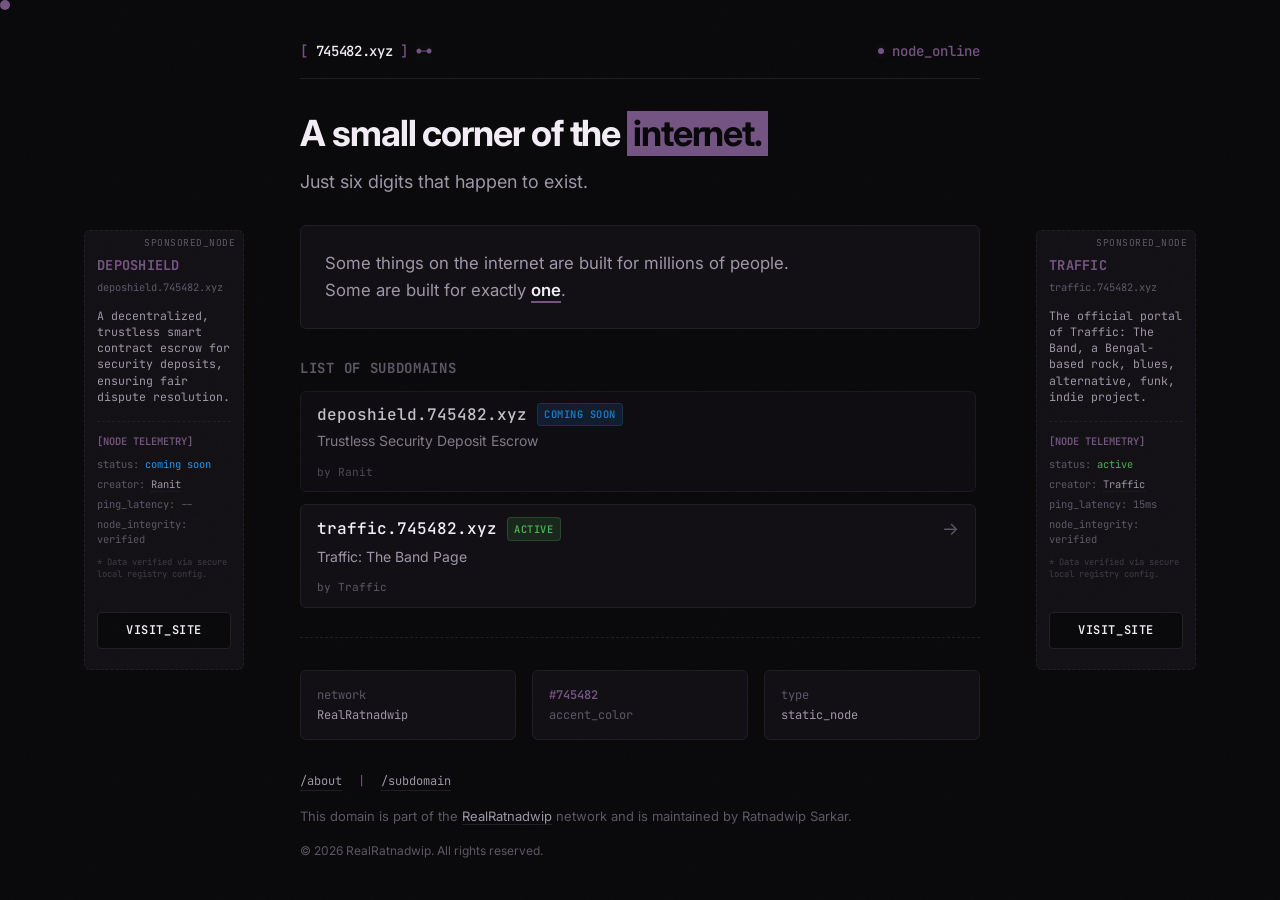
==== commit 8da1ae84: "hot fix 2" ====
--- a/index.html
+++ b/index.html
@@ -50,15 +50,9 @@
 </head>
 
 <body>
-    <!-- Ambient Background Orbs -->
-    <div class="ambient" aria-hidden="true">
-        <div class="orb"></div>
-        <div class="orb"></div>
-        <div class="orb"></div>
-    </div>
 
-    <!-- Grain texture overlay -->
-    <div class="grain" aria-hidden="true"></div>
+    <!-- Left Ad Banner -->
+    <div class="ad-banner ad-banner-vertical ad-banner-left"></div>
 
     <div class="container">
         <!-- if you know, you know -->
@@ -146,18 +140,28 @@
             </section>
         </main>
 
+        <!-- Horizontal Mobile Banner -->
+        <div class="ad-banner ad-banner-horizontal"></div>
+
         <!-- Footer -->
         <footer class="site-footer">
+            <div class="footer-nav" style="display: flex; gap: 1rem; margin-bottom: 0.5rem; font-family: var(--font-mono); font-size: 0.75rem;">
+                <a href="./about/" class="footer-link">/about</a>
+                <span class="logo-accent">|</span>
+                <a href="./subdomain/" class="footer-link">/subdomain</a>
+            </div>
             <p>This domain is part of the <a href="https://ratnadwip.com" class="footer-link" target="_blank"
                     rel="noopener">RealRatnadwip</a> network and is maintained by Ratnadwip Sarkar.</p>
             <p class="copyright">&copy; <span id="current-year">2026</span> RealRatnadwip. All rights reserved.</p>
         </footer>
     </div>
 
-    <!-- Cursor Follower -->
-    <div class="cursor-follower" id="cursor-follower"></div>
+    <!-- Right Ad Banner -->
+    <div class="ad-banner ad-banner-vertical ad-banner-right"></div>
+
 
     <!-- Site Logic -->
+    <script src="shared.js" defer></script>
     <script src="script.js" defer></script>
 </body>
 
--- a/style.css
+++ b/style.css
@@ -8,7 +8,7 @@
     --color-bg-surface-hover: #19171d;
     --color-border: #211e26;
     --color-border-hover: #3d3447;
-    
+
     /* Brand Accent */
     --color-accent: #745482;
     --color-accent-rgb: 116, 84, 130;
@@ -30,8 +30,10 @@
     --border-radius: 6px;
 
     /* reserved tokens — kept for parity, not consumed */
-    --seq-primary: #745482;   /* 74 54 82 */
-    --seq-secondary: #786482; /* another */
+    --seq-primary: #745482;
+    /* 74 54 82 */
+    --seq-secondary: #786482;
+    /* another */
     --identifier: "745482";
     --memory: 74;
     --echo: 82ms;
@@ -41,7 +43,9 @@
 /* ==========================================================================
    RESET & SYSTEM STYLES
    ========================================================================== */
-*, *::before, *::after {
+*,
+*::before,
+*::after {
     box-sizing: border-box;
     margin: 0;
     padding: 0;
@@ -79,13 +83,16 @@
     width: 6px;
     height: 6px;
 }
+
 ::-webkit-scrollbar-track {
     background: var(--color-bg-base);
 }
+
 ::-webkit-scrollbar-thumb {
     background: var(--color-border);
     border-radius: 3px;
 }
+
 ::-webkit-scrollbar-thumb:hover {
     background: var(--color-accent);
 }
@@ -110,7 +117,8 @@
     display: flex;
     flex-direction: column;
     gap: 1.75rem;
-    overflow: hidden; /* Prevent child overflow from spilling into footer */
+    overflow: hidden;
+    /* Prevent child overflow from spilling into footer */
     transition: gap var(--transition-speed) var(--transition-timing);
 }
 
@@ -143,6 +151,25 @@
 }
 
 .logo-accent {
+    color: var(--color-accent);
+}
+
+.back-link-container {
+    margin-bottom: -0.5rem;
+}
+
+.back-link {
+    font-family: var(--font-mono);
+    font-size: 0.8125rem;
+    color: var(--color-text-secondary);
+    text-decoration: none;
+    display: inline-flex;
+    align-items: center;
+    gap: 0.5rem;
+    transition: color var(--transition-speed) var(--transition-timing);
+}
+
+.back-link:hover {
     color: var(--color-accent);
 }
 
@@ -162,9 +189,12 @@
 }
 
 @keyframes pulse {
-    0%, 100% {
+
+    0%,
+    100% {
         opacity: 0.4;
     }
+
     50% {
         opacity: 1;
     }
@@ -213,9 +243,9 @@
     opacity: 1;
     overflow: hidden;
     transition: max-height var(--transition-speed) var(--transition-timing),
-                opacity var(--transition-speed) var(--transition-timing),
-                margin-top var(--transition-speed) var(--transition-timing),
-                margin-bottom var(--transition-speed) var(--transition-timing);
+        opacity var(--transition-speed) var(--transition-timing),
+        margin-top var(--transition-speed) var(--transition-timing),
+        margin-bottom var(--transition-speed) var(--transition-timing);
 }
 
 /* ==========================================================================
@@ -227,9 +257,9 @@
     opacity: 1;
     overflow: hidden;
     transition: max-height var(--transition-speed) var(--transition-timing),
-                opacity var(--transition-speed) var(--transition-timing),
-                margin var(--transition-speed) var(--transition-timing),
-                padding var(--transition-speed) var(--transition-timing);
+        opacity var(--transition-speed) var(--transition-timing),
+        margin var(--transition-speed) var(--transition-timing),
+        padding var(--transition-speed) var(--transition-timing);
 }
 
 .quote-card {
@@ -298,14 +328,14 @@
 .subdomain-card {
     display: flex;
     flex-direction: column;
-    gap: 0.35rem;
+    gap: 0.175rem;
     background-color: var(--color-bg-surface);
     border: 1px solid var(--color-border);
     border-radius: var(--border-radius);
-    padding: 1.25rem;
+    padding: 0.60rem 1rem;
     text-decoration: none;
     transition: border-color var(--transition-speed) var(--transition-timing),
-                background-color var(--transition-speed) var(--transition-timing);
+        background-color var(--transition-speed) var(--transition-timing);
     outline: none;
 }
 
@@ -326,24 +356,47 @@
     align-items: center;
 }
 
-.subdomain-url {
+.subdomain-url-full,
+.subdomain-url-short {
     font-family: var(--font-mono);
     font-size: 1rem;
     font-weight: 500;
     color: var(--color-text-primary);
     transition: color var(--transition-speed) var(--transition-timing);
-}
-
-.subdomain-card:hover .subdomain-url,
-.subdomain-card:focus-visible .subdomain-url {
+    word-break: break-all;
+    overflow-wrap: anywhere;
+}
+
+.subdomain-card:hover .subdomain-url-full,
+.subdomain-card:focus-visible .subdomain-url-full,
+.subdomain-card:hover .subdomain-url-short,
+.subdomain-card:focus-visible .subdomain-url-short {
     color: var(--color-accent);
+}
+
+@media (min-width: 480px) {
+    .subdomain-url-full {
+        display: inline;
+    }
+    .subdomain-url-short {
+        display: none;
+    }
+}
+
+@media (max-width: 479px) {
+    .subdomain-url-full {
+        display: none;
+    }
+    .subdomain-url-short {
+        display: inline;
+    }
 }
 
 .arrow-icon {
     font-size: 1.125rem;
     color: var(--color-text-muted);
     transition: transform var(--transition-speed) var(--transition-timing),
-                color var(--transition-speed) var(--transition-timing);
+        color var(--transition-speed) var(--transition-timing);
 }
 
 .subdomain-card:hover .arrow-icon,
@@ -360,7 +413,9 @@
 .url-group {
     display: flex;
     align-items: center;
-    gap: 0.75rem;
+    gap: 0.35rem 0.6rem;
+    flex-wrap: wrap;
+    min-width: 0;
 }
 
 .status-badge {
@@ -371,6 +426,8 @@
     border-radius: 4px;
     font-weight: 600;
     letter-spacing: 0.05em;
+    white-space: nowrap;
+    flex-shrink: 0;
 }
 
 .status-badge.status-active {
@@ -406,6 +463,21 @@
 
 .subdomain-card.maintenance:hover {
     border-color: rgba(255, 152, 0, 0.4);
+    background-color: var(--color-bg-surface);
+}
+
+.status-badge.status-comingsoon {
+    background-color: rgba(33, 150, 243, 0.15);
+    color: #2196f3;
+    border: 1px solid rgba(33, 150, 243, 0.25);
+}
+
+.subdomain-card.comingsoon {
+    opacity: 0.8;
+}
+
+.subdomain-card.comingsoon:hover {
+    border-color: rgba(33, 150, 243, 0.4);
     background-color: var(--color-bg-surface);
 }
 
@@ -439,8 +511,8 @@
     font-family: inherit;
     font-size: inherit;
     transition: background-color var(--transition-speed) var(--transition-timing),
-                border-color var(--transition-speed) var(--transition-timing),
-                transform var(--transition-speed) var(--transition-timing);
+        border-color var(--transition-speed) var(--transition-timing),
+        transform var(--transition-speed) var(--transition-timing);
     outline: none;
 }
 
@@ -484,9 +556,9 @@
     font-size: 0.8125rem;
     line-height: 1.5;
     transition: height var(--transition-speed) var(--transition-timing),
-                opacity var(--transition-speed) var(--transition-timing),
-                margin-top var(--transition-speed) var(--transition-timing),
-                border-width var(--transition-speed) var(--transition-timing);
+        opacity var(--transition-speed) var(--transition-timing),
+        margin-top var(--transition-speed) var(--transition-timing),
+        border-width var(--transition-speed) var(--transition-timing);
     display: flex;
     flex-direction: column;
     height: 0;
@@ -506,6 +578,7 @@
         opacity: 0;
         transform: translateY(-8px);
     }
+
     to {
         opacity: 1;
         transform: translateY(0);
@@ -544,7 +617,8 @@
 .console-body {
     padding: 1rem;
     color: var(--color-text-secondary);
-    flex: 1; /* Stretch to fill container */
+    flex: 1;
+    /* Stretch to fill container */
     overflow-y: auto;
     min-height: 0;
 }
@@ -560,7 +634,9 @@
 }
 
 @keyframes blink {
-    50% { opacity: 0; }
+    50% {
+        opacity: 0;
+    }
 }
 
 .metadata-item.static-meta {
@@ -646,9 +722,11 @@
         opacity: 0.2;
         transform: translate(0, 0) scale(1);
     }
+
     50% {
         opacity: 1;
     }
+
     100% {
         opacity: 0.6;
         transform: translate(40px, -30px) scale(1.15);
@@ -683,7 +761,7 @@
     text-decoration: none;
     border-bottom: 1px solid var(--color-border);
     transition: color var(--transition-speed) var(--transition-timing),
-                border-color var(--transition-speed) var(--transition-timing);
+        border-color var(--transition-speed) var(--transition-timing);
     outline: none;
 }
 
@@ -705,19 +783,46 @@
     body {
         padding: 1rem 0.75rem;
     }
-    
+
+    body:not(.subdomain-page) {
+        overflow-y: auto;
+        height: auto;
+        min-height: 100dvh;
+    }
+
     .container {
         gap: 1.25rem;
     }
-    
+
+    body:not(.subdomain-page) .container {
+        height: auto;
+        min-height: calc(100dvh - 2rem);
+    }
+
     .site-main {
         gap: 1.25rem;
     }
-    
+
+    body:not(.subdomain-page) .site-main {
+        overflow: visible;
+        flex: none;
+    }
+
+    body:not(.subdomain-page) .subdomains-section {
+        flex: none;
+    }
+
+    body:not(.subdomain-page) .subdomain-grid {
+        max-height: 195px;
+        overflow-y: auto;
+        flex: none;
+        padding-right: 4px;
+    }
+
     .hero-title {
         font-size: 1.75rem;
     }
-    
+
     .hero-subtitle {
         font-size: 1rem;
     }
@@ -728,6 +833,12 @@
 
     .quote-text {
         font-size: 0.95rem;
+    }
+
+    .section-header-row {
+        flex-direction: column;
+        align-items: flex-start;
+        gap: 0.25rem;
     }
 
     .mobile-break {
@@ -745,6 +856,32 @@
         padding: 0.75rem 0.5rem;
         align-items: flex-start;
         text-align: left;
+    }
+}
+
+@media (max-width: 480px) {
+    .metadata-grid {
+        gap: 0.35rem;
+    }
+
+    .metadata-item {
+        padding: 0.6rem 0.4rem;
+        font-size: 0.65rem;
+    }
+}
+
+@media (max-width: 355px) {
+    .metadata-grid {
+        grid-template-columns: 1fr;
+        gap: 0.5rem;
+    }
+
+    .metadata-item {
+        flex-direction: row;
+        justify-content: space-between;
+        align-items: center;
+        padding: 0.75rem 1rem;
+        font-size: 0.75rem;
     }
 }
 
@@ -771,18 +908,18 @@
     body.console-active .site-main {
         gap: 0.75rem;
     }
-    
+
     body.console-active .hero-section {
         gap: 0.25rem;
     }
-    
+
     body.console-active .hero-subtitle {
         max-height: 0;
         opacity: 0;
         margin: 0;
         pointer-events: none;
     }
-    
+
     body.console-active .philosophy-section {
         max-height: 0;
         opacity: 0;
@@ -790,13 +927,14 @@
         padding: 0;
         pointer-events: none;
     }
-    
+
     body.console-active .metadata-section {
         padding-top: 1rem;
     }
-    
+
     body.console-active .meta-console {
-        height: 140px; /* Make console slightly shorter on mobile when active to prevent footer overlap */
+        height: 140px;
+        /* Make console slightly shorter on mobile when active to prevent footer overlap */
         margin-top: 0.75rem;
     }
 }
@@ -807,3 +945,196 @@
         height: 145px;
     }
 }
+
+/* ==========================================================================
+   SPONSORED BADGES & ADVERTISEMENTS
+   ========================================================================== */
+.status-badge.status-sponsored {
+    background-color: rgba(255, 215, 0, 0.1);
+    color: #ffd700;
+    border: 1px solid rgba(255, 215, 0, 0.25);
+    box-shadow: 0 0 6px rgba(255, 215, 0, 0.1);
+}
+
+body {
+    gap: 3.5rem; /* Space between banners and container on desktop */
+}
+
+.ad-banner {
+    background-color: var(--color-bg-surface);
+    border: 1px dashed var(--color-border);
+    border-radius: var(--border-radius);
+    padding: 1.25rem;
+    position: relative;
+    font-family: var(--font-mono);
+    font-size: 0.75rem;
+    transition: opacity 0.5s ease-in-out, border-color var(--transition-speed) var(--transition-timing), box-shadow var(--transition-speed) var(--transition-timing);
+    box-sizing: border-box;
+}
+
+.ad-banner:hover {
+    border-color: var(--color-accent);
+    box-shadow: 0 0 12px var(--color-accent-glow);
+}
+
+.ad-tag {
+    position: absolute;
+    top: 4px;
+    right: 8px;
+    font-size: 0.6rem;
+    color: var(--color-text-muted);
+    text-transform: uppercase;
+    letter-spacing: 0.05em;
+}
+
+.ad-title {
+    color: var(--color-accent);
+    font-weight: 700;
+    font-size: 0.85rem;
+    margin-top: 0.25rem;
+    margin-bottom: 0.5rem;
+    text-transform: uppercase;
+    letter-spacing: 0.02em;
+    word-break: break-all;
+    overflow-wrap: anywhere;
+}
+
+.ad-desc {
+    color: var(--color-text-secondary);
+    line-height: 1.4;
+    margin-bottom: 1rem;
+}
+
+.ad-button {
+    display: block;
+    width: 100%;
+    text-align: center;
+    background-color: var(--color-bg-base);
+    border: 1px solid var(--color-border);
+    padding: 0.5rem;
+    color: var(--color-text-primary);
+    text-decoration: none;
+    font-weight: 600;
+    text-transform: uppercase;
+    letter-spacing: 0.05em;
+    border-radius: 4px;
+    transition: all var(--transition-speed) var(--transition-timing);
+    box-sizing: border-box;
+}
+
+.ad-button:hover {
+    background-color: var(--color-accent);
+    color: var(--color-bg-base);
+    border-color: var(--color-accent);
+}
+
+.ad-banner-vertical {
+    width: 160px;
+    min-height: 440px;
+    height: auto;
+    display: flex;
+    flex-direction: column;
+    justify-content: space-between;
+    padding: 1.25rem 0.75rem;
+}
+
+/* Horizontal Ads (Mobile View) */
+.ad-banner-horizontal {
+    width: 100%;
+    margin-top: 0.25rem;
+    margin-bottom: 0.5rem;
+}
+
+.ad-banner-horizontal .ad-desc {
+    margin-bottom: 0;
+}
+
+/* Display Toggling based on viewport width */
+@media (min-width: 1080px) {
+    .ad-banner-vertical {
+        display: flex;
+    }
+    .ad-banner-horizontal {
+        display: none;
+    }
+}
+
+@media (max-width: 1079px) {
+    .ad-banner-vertical {
+        display: none;
+    }
+    .ad-banner-horizontal {
+        display: block;
+    }
+    body {
+        gap: 0;
+    }
+}
+
+/* ==========================================================================
+   HEIGHT-BASED RESPONSIVENESS (Conditional scrolling under 700px)
+   ========================================================================== */
+
+@media (max-height: 700px) {
+    /* Homepage and other standard pages (e.g. /about) */
+    body:not(.subdomain-page) {
+        overflow-y: auto;
+        height: auto;
+        min-height: 100dvh;
+        padding-top: 1.5rem;
+        padding-bottom: 1.5rem;
+    }
+
+    body:not(.subdomain-page) .container {
+        height: auto;
+        min-height: calc(100dvh - 3rem);
+        gap: 1.5rem;
+    }
+
+    body:not(.subdomain-page) .site-main {
+        overflow: visible;
+        flex: none;
+        gap: 1.25rem;
+    }
+
+    body:not(.subdomain-page) .subdomains-section {
+        flex: none;
+    }
+
+    body:not(.subdomain-page) .subdomain-grid {
+        height: 170px;
+        overflow-y: auto;
+        flex: none;
+    }
+
+    /* Subdomain Page (utilize full height) */
+    body.subdomain-page {
+        overflow: hidden;
+        height: 100dvh;
+        padding-top: 1.5rem;
+        padding-bottom: 1.5rem;
+    }
+
+    body.subdomain-page .container {
+        height: 100%;
+        gap: 1.5rem;
+    }
+
+    body.subdomain-page .site-main {
+        overflow: hidden;
+        flex: 1;
+        gap: 1.25rem;
+    }
+
+    body.subdomain-page .subdomains-section {
+        flex: 1;
+        min-height: 0;
+    }
+
+    body.subdomain-page .subdomain-grid {
+        flex: 1;
+        min-height: 0;
+        overflow-y: auto;
+        padding-right: 4px;
+    }
+}
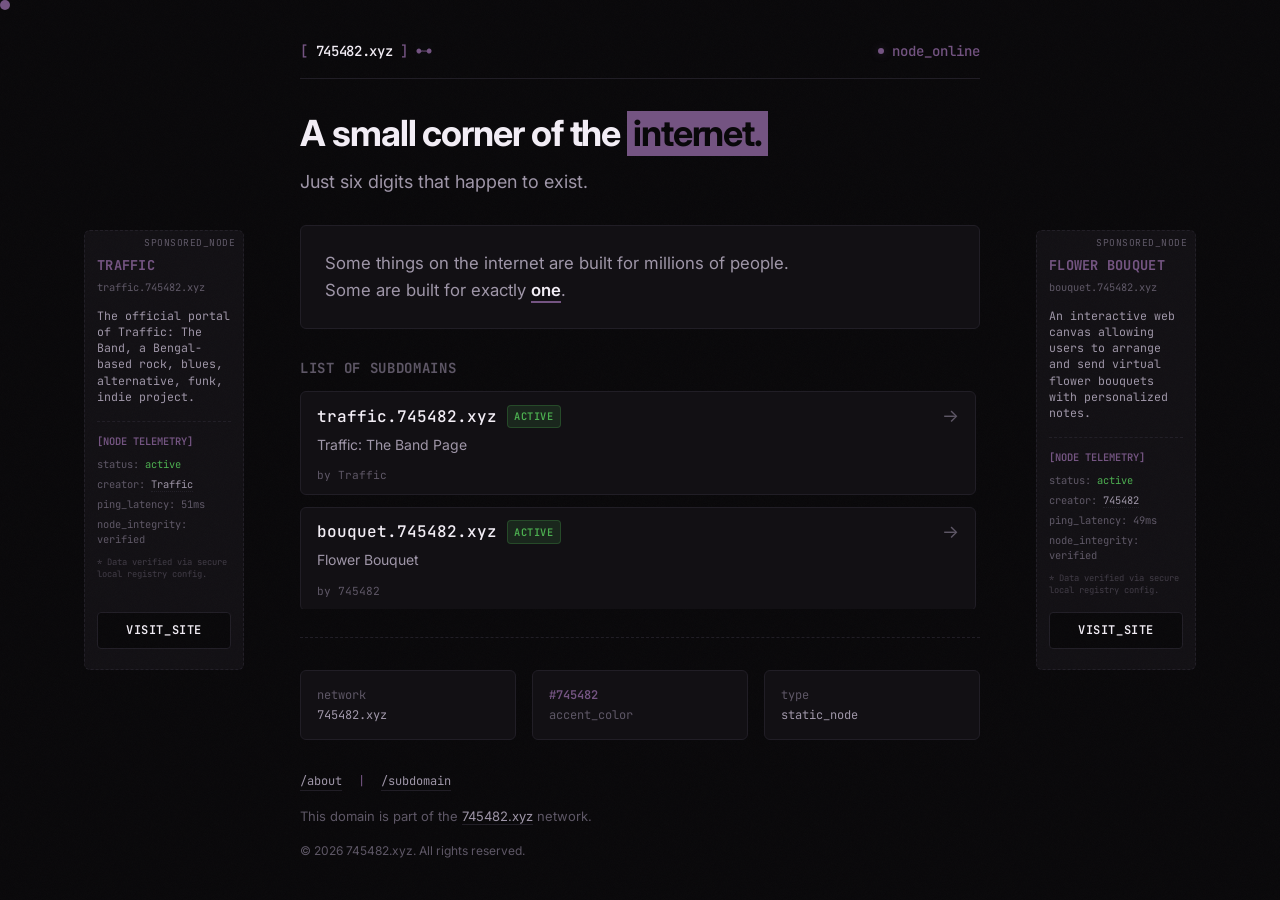
==== commit 056b167e: "Replace RealRatnadwip references with 745482.xyz Rebrand site references from RealRatnadwip/ratnadwi" ====
--- a/index.html
+++ b/index.html
@@ -10,17 +10,17 @@
 
     <!-- SEO Meta Tags -->
     <meta name="description"
-        content="745482.xyz - Just six digits that happen to exist. A minimal, static corner of the internet maintained by Ratnadwip Sarkar.">
+        content="745482.xyz - Just six digits that happen to exist. A minimal, static corner of the internet.">
     <meta name="robots" content="index, follow">
     <meta name="generator" content="HTML">
-    <meta name="author" content="RealRatnadwip">
+    <meta name="author" content="745482.xyz">
     <!-- not every identifier identifies -->
 
     <!-- Open Graph / Facebook -->
     <meta property="og:type" content="website">
     <meta property="og:url" content="https://745482.xyz/">
     <meta property="og:title" content="A small corner of the internet">
-    <meta property="og:description" content="Just six digits that happen to exist. Part of the RealRatnadwip network.">
+    <meta property="og:description" content="Just six digits that happen to exist. Part of the 745482.xyz network.">
     <meta property="og:image" content="https://745482.xyz/og-image.png">
     <meta property="og:image:type" content="image/png">
     <meta property="og:image:width" content="1200">
@@ -32,7 +32,7 @@
     <meta property="twitter:url" content="https://745482.xyz/">
     <meta property="twitter:title" content="745482.xyz - A small corner of the internet">
     <meta property="twitter:description"
-        content="Just six digits that happen to exist. Part of the RealRatnadwip network.">
+        content="Just six digits that happen to exist. Part of the 745482.xyz network.">
     <meta property="twitter:image" content="https://745482.xyz/og-image.png">
 
     <!-- Fonts -->
@@ -114,7 +114,7 @@
                 <div class="metadata-grid">
                     <button class="metadata-item" id="meta-btn-network" type="button" aria-label="Route analysis">
                         <span class="meta-label">network</span>
-                        <span class="meta-value">RealRatnadwip</span>
+                        <span class="meta-value">745482.xyz</span>
                     </button>
                     <button class="metadata-item" id="meta-btn-color" type="button" aria-label="Accent color telemetry">
                         <span class="meta-value-colored">#745482</span>
@@ -150,9 +150,8 @@
                 <span class="logo-accent">|</span>
                 <a href="./subdomain/" class="footer-link">/subdomain</a>
             </div>
-            <p>This domain is part of the <a href="https://ratnadwip.com" class="footer-link" target="_blank"
-                    rel="noopener">RealRatnadwip</a> network and is maintained by Ratnadwip Sarkar.</p>
-            <p class="copyright">&copy; <span id="current-year">2026</span> RealRatnadwip. All rights reserved.</p>
+            <p>This domain is part of the <a href="https://745482.xyz" class="footer-link">745482.xyz</a> network.</p>
+            <p class="copyright">&copy; <span id="current-year">2026</span> 745482.xyz. All rights reserved.</p>
         </footer>
     </div>
 
